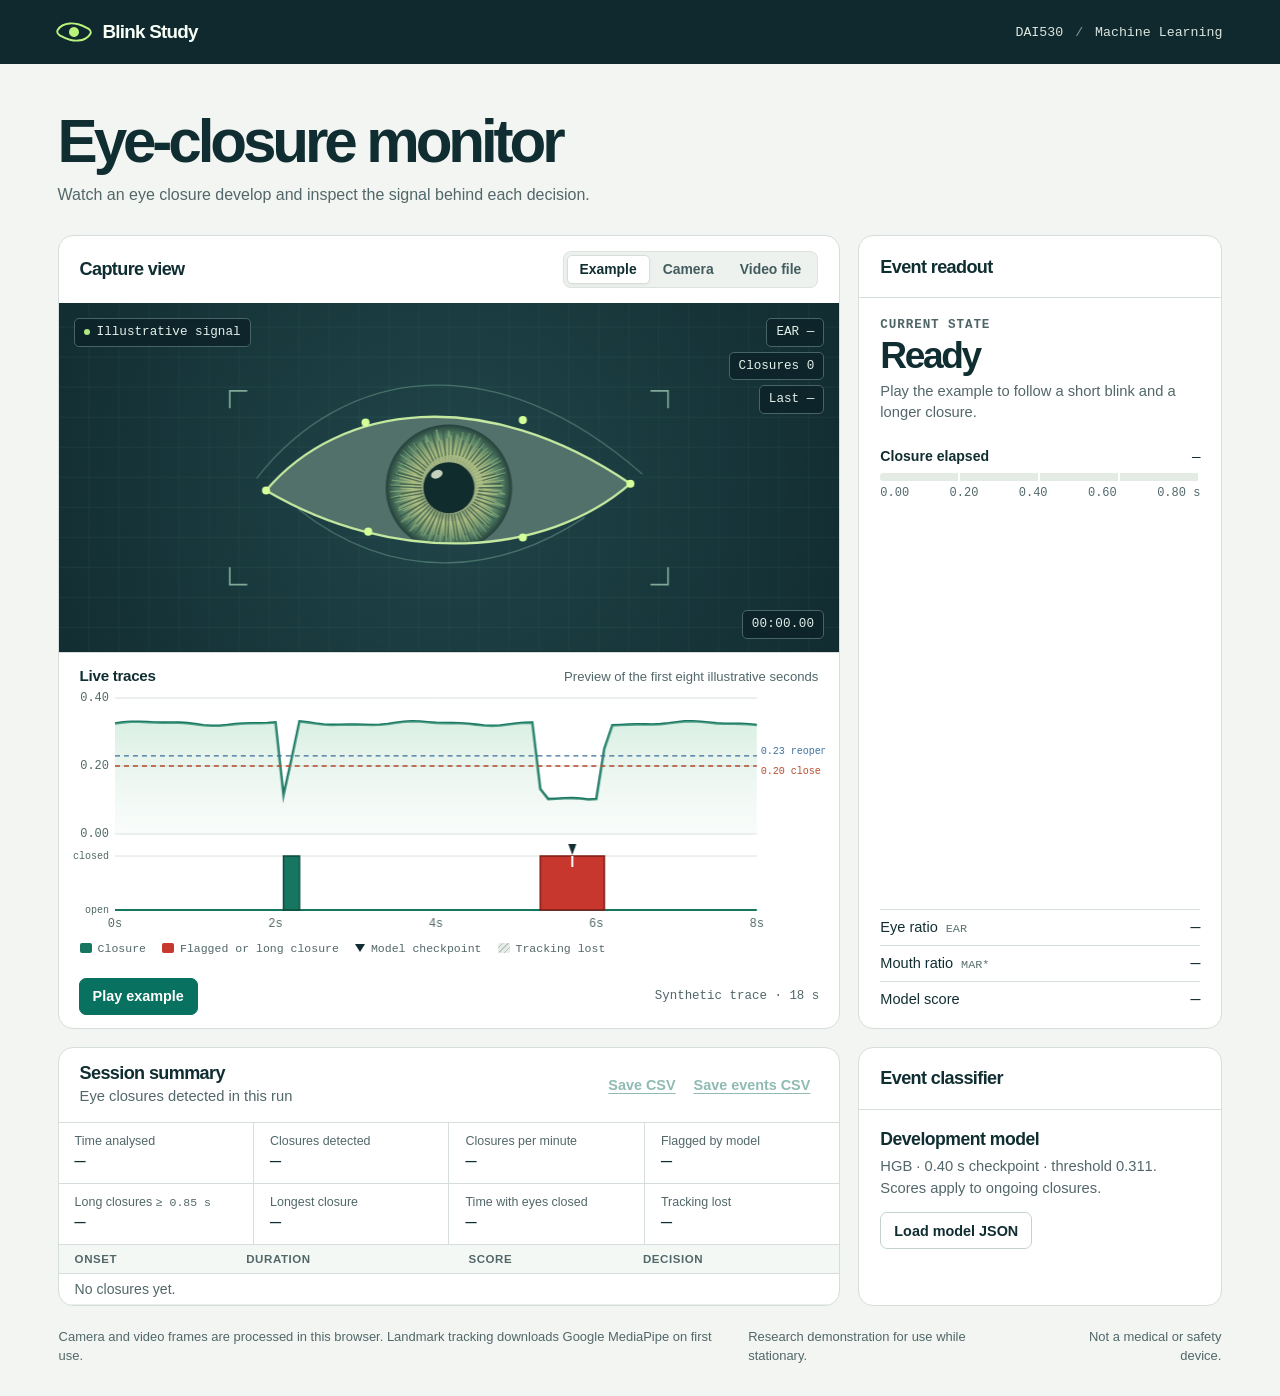
==== index.html @ a54c586f "Publish the Blink Study browser demo Static page: live camera or uploaded video, eye-closure detecti" ====
<!doctype html>
<html lang="en">
<head>
  <meta charset="utf-8">
  <meta name="viewport" content="width=device-width,initial-scale=1">
  <meta name="theme-color" content="#102a30">
  <meta name="description" content="Explore developing eye-closure events using a local camera, video file, or illustrative signal.">
  <title>Blink Study · Eye-closure monitor</title>
  <link rel="stylesheet" href="./study.css">
</head>
<body>
  <header class="mast"><div class="wrap mast-inner">
    <div class="identity"><span class="logo" aria-hidden="true"><i></i></span><span>Blink Study</span></div>
    <span class="course">DAI530 <span>/</span> Machine Learning</span>
  </div></header>
  <main class="wrap">
    <div class="intro"><h1>Eye-closure monitor</h1><p>Watch an eye closure develop and inspect the signal behind each decision.</p></div>
    <div class="workspace">
      <section class="visual-panel" aria-labelledby="view-title">
        <div class="panel-top"><h2 id="view-title">Capture view</h2>
          <fieldset class="source-switch"><legend class="sr-only">Input source</legend>
            <label><input type="radio" name="source" value="example" checked><span>Example</span></label>
            <label><input type="radio" name="source" value="camera"><span>Camera</span></label>
            <label><input type="radio" name="source" value="file"><span>Video file</span></label>
          </fieldset>
        </div>
        <div class="stage" id="stage">
          <canvas id="illustration" aria-label="Schematic eye showing an illustrative closure"></canvas>
          <div id="footage" hidden><video id="video" playsinline muted></video><canvas id="overlay" aria-hidden="true"></canvas></div>
          <div id="empty-state" hidden><span class="frame-icon" aria-hidden="true"></span><strong id="empty-title"></strong><span id="empty-help"></span></div>
          <div class="stage-label"><i></i><span id="source-label">Illustrative signal</span></div>
          <span class="timecode" id="timecode">00:00.00</span>
          <div class="hud" id="hud" aria-hidden="true" hidden>
            <div class="hud-chips"><span class="chip" id="hud-ear">EAR —</span><span class="chip" id="hud-count">Closures 0</span><span class="chip" id="hud-last">Last —</span></div>
            <div class="hud-banner" id="hud-banner" data-kind="open" hidden></div>
          </div>
          <div class="progress" id="progress" role="progressbar" aria-label="Video playback" aria-valuemin="0" aria-valuemax="100" aria-valuenow="0" hidden><i id="progress-fill"></i></div>
        </div>
        <div class="plots">
          <div class="plots-head"><h3>Live traces</h3><p class="sub" id="trace-sub">Eye aspect ratio and closure state over the last eight seconds</p></div>
          <div class="chart chart-ear"><canvas id="trace" role="img" aria-label="Rolling plot of eye aspect ratio versus time, with dashed close and reopen thresholds"></canvas></div>
          <div class="chart chart-state"><canvas id="states" role="img" aria-label="Rolling strip showing when the eyes were closed; flagged and long closures are red"></canvas></div>
          <ul class="legend" aria-hidden="true"><li><i class="sw closed"></i>Closure</li><li><i class="sw flagged"></i>Flagged or long closure</li><li><i class="sw tick"></i>Model checkpoint</li><li><i class="sw gap"></i>Tracking lost</li></ul>
        </div>
        <div class="transport"><div class="actions">
          <button type="button" class="primary" id="start">Play example</button>
          <button type="button" class="secondary" id="stop" hidden>Stop</button>
          <input type="file" id="video-file" accept="video/*" hidden>
        </div><span id="transport-info" class="transport-info">Synthetic trace · 18 s</span></div>
        <p id="notice" class="notice" aria-live="polite" hidden></p>
      </section>
      <aside class="readout" aria-labelledby="event-title">
        <div class="panel-top"><h2 id="event-title">Event readout</h2></div>
        <div class="readout-body"><div class="kicker">Current state</div>
          <div id="phase" class="phase">Ready</div>
          <p class="phase-detail" id="phase-detail">Play the example to follow a short blink and a longer closure.</p>
          <div class="elapsed"><span>Closure elapsed</span><strong id="elapsed">—</strong></div>
          <div class="checkpoint" aria-label="Progress through observation checkpoints"><div id="checkpoint-fill"></div></div>
          <div class="tick-labels" aria-hidden="true"><span>0.00</span><span>0.20</span><span>0.40</span><span>0.60</span><span>0.80 s</span></div>
          <dl class="measurements"><div><dt>Eye ratio <abbr title="Eye aspect ratio">EAR</abbr></dt><dd id="ear">—</dd></div>
            <div><dt>Mouth ratio <abbr title="Study-specific mouth geometry ratio">MAR*</abbr></dt><dd id="mar">—</dd></div>
            <div><dt>Model score</dt><dd id="score">—</dd></div>
          </dl>
          <div id="pulse-readout" hidden><div class="pulse-value"><span>Camera pulse estimate</span><strong id="pulse-bpm">—</strong></div>
            <p id="pulse-status">Collecting a 30-second color window.</p></div>
        </div>
      </aside>
      <section class="summary-panel" aria-labelledby="summary-title"><div class="panel-top">
        <div><h2 id="summary-title">Session summary</h2><p class="sub">Eye closures detected in this run</p></div>
        <div class="exports"><button type="button" id="download" class="plain" disabled>Save CSV</button><button type="button" id="download-events" class="plain" disabled>Save events CSV</button></div>
      </div>
        <dl class="stats">
          <div><dt>Time analysed</dt><dd id="sum-time">—</dd></div>
          <div><dt>Closures detected</dt><dd id="sum-count">—</dd></div>
          <div><dt>Closures per minute</dt><dd id="sum-rate">—</dd></div>
          <div><dt>Flagged by model</dt><dd id="sum-flagged">—</dd></div>
          <div><dt>Long closures <span class="unit">≥ 0.85 s</span></dt><dd id="sum-long">—</dd></div>
          <div><dt>Longest closure</dt><dd id="sum-longest">—</dd></div>
          <div><dt>Time with eyes closed</dt><dd id="sum-closed">—</dd></div>
          <div><dt>Tracking lost</dt><dd id="sum-lost">—</dd></div>
        </dl>
        <div class="log-wrap" tabindex="0" role="region" aria-label="Closure event log, scrollable">
          <table class="log"><caption class="sr-only">Completed closures, newest first</caption>
            <thead><tr><th scope="col">Onset</th><th scope="col">Duration</th><th scope="col">Score</th><th scope="col">Decision</th></tr></thead>
            <tbody id="log-body"></tbody></table>
        </div>
        <p id="sr-status" class="sr-only" aria-live="polite"></p>
      </section>
      <section class="model-panel" aria-labelledby="model-title"><div class="panel-top"><h2 id="model-title">Event classifier</h2></div>
        <div class="model-body"><strong id="model-name">Timing preview</strong>
          <p id="model-description">Load a model exported by the study notebook to see its decision and score.</p>
          <button type="button" class="secondary" id="load-model">Load model JSON</button><button type="button" class="plain" id="unload-model" hidden>Remove</button>
          <input id="model-file" type="file" accept=".json,application/json" hidden>
          <p id="model-status" aria-live="polite" hidden></p>
          <p id="last-decision" hidden></p>
        </div>
      </section>
    </div>
    <footer><p>Camera and video frames are processed in this browser. Landmark tracking downloads Google MediaPipe on first use.</p><p>Research demonstration for use while stationary.</p><p>Not a medical or safety device.</p></footer>
  </main>
  <script type="module" src="./app.mjs"></script>
</body>
</html>
---- study.css ----
:root {
  --ink:#102e32; --muted:#526769; --line:#d5deda; --surface:#fff;
  --teal:#006c5c; --accent:#b9f37c; --stage:#10292e;
  font-family:"DM Sans","Segoe UI",Arial,sans-serif; color:var(--ink);
  background:#f2f5f1; font-size:16px; -webkit-font-smoothing:antialiased;
}
* {box-sizing:border-box} [hidden] {display:none!important}
body {margin:0; min-width:280px}
.wrap {max-width:1392px; padding-inline:clamp(18px,4.5vw,72px); margin-inline:auto}
.mast {background:var(--stage); color:#f7fff7}
.mast-inner {height:64px;display:flex;align-items:center;justify-content:space-between}
.identity {display:flex;align-items:center;gap:.8rem;font-size:1.18rem;font-weight:650;letter-spacing:-.04em}
.logo {display:grid;place-items:center;width:32px;height:22px;border:2px solid var(--accent);border-radius:78% 18%;transform:rotate(30deg)}
.logo i {width:10px;height:10px;background:var(--accent);border-radius:50%}
.course,.timecode,.stage-label,.transport-info,.kicker,.tick-labels,.measurements abbr {
  font-family:"IBM Plex Mono",Consolas,monospace
}
.course {font-size:.83rem;color:#dbe6df}.course span {color:#769e97;margin:0 .3em}
.intro {padding:clamp(24px,3.8vw,58px) 0 clamp(20px,2.3vw,36px)}
h1,h2,p {margin:0} h1 {font-size:clamp(2.35rem,4.7vw,4.5rem);line-height:.98;letter-spacing:-.068em;font-weight:610}
.intro p {margin-top:12px;color:var(--muted);font-size:clamp(1rem,1.25vw,1.19rem);line-height:1.4}
.workspace {display:grid;grid-template-columns:minmax(0,2.15fr) minmax(282px,1fr);gap:18px;align-items:stretch}
.workspace>section,.workspace>aside {border:1px solid var(--line);border-radius:15px;background:var(--surface);overflow:hidden}
.panel-top {display:flex;align-items:center;justify-content:space-between;gap:14px;min-height:64px;padding:15px 21px}
h2 {font-size:1.13rem;letter-spacing:-.035em;line-height:1.15;font-weight:660}
.source-switch {margin:0;display:flex;min-width:0;align-items:center;border:1px solid #dce3df;border-radius:8px;padding:3px;background:#eef2ee}
.source-switch label {position:relative;display:block;cursor:pointer}
.source-switch input {position:absolute;opacity:0;left:0;top:0;width:100%;height:100%;margin:0;cursor:pointer}
.source-switch span {display:block;padding:5px 12px;font-size:.87rem;font-weight:600;color:#425c5d;border:1px solid transparent;border-radius:5px;line-height:1.2}
.source-switch input:checked+span {background:white;color:var(--ink);border-color:#d8dfda;box-shadow:0 1px 3px #20352910}
.source-switch input:focus-visible+span,button:focus-visible {outline:3px solid #149884;outline-offset:2px}
.stage {position:relative;aspect-ratio:2.24/1;background:var(--stage);color:#f2fff1;isolation:isolate;overflow:hidden}
.stage>canvas,.stage>#footage,.stage>#footage>* {position:absolute;inset:0;width:100%;height:100%;display:block}
.stage video,.stage #overlay {object-fit:contain}.stage.mirror #video,.stage.mirror #overlay {transform:scaleX(-1)}
.stage-label,.timecode {position:absolute;z-index:2;pointer-events:none;color:#e4f1eb;background:#0c2329d9;font-size:.79rem;line-height:1;border:1px solid #476568;border-radius:5px;padding:7px 9px}
.stage-label {left:15px;top:15px;display:flex;align-items:center;gap:7px}.stage-label i{display:block;width:6px;height:6px;border-radius:50%;background:#b3e981}
.timecode {right:15px;bottom:13px;font-variant-numeric:tabular-nums;letter-spacing:.02em}
#empty-state {position:absolute;inset:0;display:flex;flex-direction:column;align-items:center;justify-content:center;gap:7px;padding:24px;text-align:center}
#empty-state strong {font-size:clamp(1.2rem,2.4vw,2.15rem);font-weight:550;letter-spacing:-.045em}
#empty-help {max-width:400px;color:#afc2bf;font-size:.94rem;line-height:1.4}
.frame-icon {width:42px;height:32px;display:block;margin-bottom:8px;border:2px solid #a8d5c0;border-radius:8px;position:relative}
.frame-icon:after {content:"";position:absolute;inset:7px 12px;border:2px solid #b8ef7b;border-radius:50%}
.transport {display:flex;align-items:center;justify-content:space-between;gap:12px;padding:13px 20px;flex-wrap:wrap}
.actions {display:flex;gap:8px;align-items:center}
button {cursor:pointer;border:0;background:none;font:inherit;font-size:.9rem;font-weight:620;color:var(--ink)}
button:disabled {cursor:default;opacity:.45}
.primary,.secondary {min-height:37px;padding:7px 13px;border-radius:7px}
.primary {background:#08715f;color:white;border:1px solid #08715f}.primary:hover:not(:disabled) {background:#055c4e}
.secondary {background:#fff;border:1px solid #c3d2cb}.secondary:hover:not(:disabled),.plain:hover:not(:disabled) {background:#eef4ee}
.plain {color:#096958;border-radius:6px;padding:7px 8px;text-decoration:underline;text-underline-offset:.2em}
.transport-info {color:var(--muted);font-size:.78rem;overflow-wrap:anywhere;max-width:100%}
.notice,#model-status {color:#862f1b;font-size:.9rem;line-height:1.4;overflow-wrap:anywhere}
.notice {padding:0 20px 12px} #model-status {margin-top:8px}
.readout {display:flex;flex-direction:column}
.readout .panel-top,.model-panel .panel-top {min-height:62px;border-bottom:1px solid var(--line)}
.readout-body,.model-body {padding:19px 21px}
.readout-body {display:flex;flex-direction:column;flex:1}
.kicker {font-size:.79rem;font-weight:600;letter-spacing:.07em;text-transform:uppercase;color:#4f6466}
.phase {font-size:clamp(1.8rem,2.9vw,2.8rem);font-weight:560;letter-spacing:-.065em;margin:3px 0 5px;line-height:1.09}
.phase.flagged {color:#8c3c16}.phase.tracking {color:var(--teal)}
.phase-detail,.sub,.model-body p,footer p {color:var(--muted);line-height:1.47;font-size:.92rem}
.phase-detail {min-height:2.8em}
.elapsed {margin:clamp(16px,1.9vw,30px) 0 8px;display:flex;align-items:baseline;justify-content:space-between;gap:5px;font-size:.88rem;font-weight:550}
.elapsed strong,.measurements dd {font-family:"IBM Plex Mono",Consolas,monospace;font-weight:500;font-variant-numeric:tabular-nums}
.checkpoint {height:8px;border-radius:3px;background:repeating-linear-gradient(to right,#e3ebe4 0 calc(25% - 2px),#fff calc(25% - 2px) 25%);overflow:hidden}
#checkpoint-fill {height:100%;width:0;background:#348064}
.tick-labels {display:flex;justify-content:space-between;font-size:.75rem;color:var(--muted);margin:5px 0 16px}
.measurements {margin:auto 0 0}.measurements>div {display:flex;align-items:center;justify-content:space-between;border-top:1px solid var(--line);padding:8px 0}
.measurements>div:last-child {padding-bottom:0}.measurements dt {font-size:.91rem}.measurements abbr {margin-left:.33em;font-size:.74rem;color:#5c716f;text-decoration:none}
.measurements dd {margin:0;font-size:1.03rem}
#pulse-readout {margin-top:12px;padding:10px 11px;background:#eff5ef;border:1px solid #d4e1d5;border-radius:8px}
.pulse-value {display:flex;align-items:baseline;justify-content:space-between;gap:10px;font-size:.88rem;font-weight:570}
.pulse-value strong {font-family:Consolas,monospace;white-space:nowrap;font-weight:500}
#pulse-status {margin-top:4px;color:var(--muted);font-size:.82rem;line-height:1.35}
.model-body #last-decision {padding-top:9px;border-top:1px solid var(--line);margin:11px 0 0;color:var(--ink)}
.sub {margin-top:4px}.model-body strong {font-size:1.1rem;letter-spacing:-.028em;overflow-wrap:anywhere}
.model-body p {margin:6px 0 13px}
.plots {border-top:1px solid var(--line);padding:6px 14px 10px}
.plots-head {display:flex;align-items:baseline;justify-content:space-between;gap:4px 14px;flex-wrap:wrap;padding:8px 7px 4px}
.plots-head h3 {margin:0;font-size:.95rem;font-weight:660;letter-spacing:-.02em}.plots-head .sub {margin:0;font-size:.82rem}
.chart canvas {display:block;width:100%;height:100%}.chart-ear {height:150px}.chart-state {height:94px;margin-top:2px}
.legend {display:flex;flex-wrap:wrap;gap:4px 16px;list-style:none;margin:6px 7px 0;padding:0;font:.72rem "IBM Plex Mono",Consolas,monospace;color:var(--muted)}
.legend li {display:flex;align-items:center;gap:6px}.sw {display:inline-block;width:12px;height:10px;border-radius:2px}
.sw.closed {background:#167660}.sw.flagged {background:#c8372d}.sw.gap {background:repeating-linear-gradient(135deg,#e6ece8 0 3px,#b9c6c0 3px 4px)}
.sw.tick {width:0;height:0;border:5px solid transparent;border-top:8px solid #102e32;border-bottom:0;border-radius:0}
.hud {position:absolute;inset:0;z-index:2;pointer-events:none}
.hud-chips {position:absolute;right:15px;top:15px;display:flex;flex-direction:column;align-items:flex-end;gap:5px}
.chip,.hud-banner {font-family:"IBM Plex Mono",Consolas,monospace;font-variant-numeric:tabular-nums;border-radius:5px;line-height:1;white-space:nowrap}
.chip {background:#0c2329d9;border:1px solid #476568;color:#e4f1eb;font-size:.79rem;padding:7px 9px}
.hud-banner {position:absolute;left:15px;bottom:13px;min-width:10.5em;text-align:center;font-size:.9rem;font-weight:700;letter-spacing:.06em;padding:9px 12px;color:#fff;background:#1c7a4b;border:1px solid #ffffff55}
.hud-banner[data-kind=closure] {background:#e0a21b;color:#2a1b00}
.hud-banner[data-kind=flagged] {background:#c8372d}
.hud-banner[data-kind=lost] {background:#59686a}
.stage:after {content:"";position:absolute;inset:0;z-index:3;pointer-events:none;box-shadow:inset 0 0 0 4px #e5484d,inset 0 0 46px 8px #e5484dcc;opacity:0}
.stage.flagged:after {opacity:1}
.progress {position:absolute;left:0;right:0;bottom:0;height:4px;z-index:4;background:#ffffff26}
.progress i {display:block;height:100%;width:0;background:var(--accent)}
.summary-panel .panel-top {flex-wrap:wrap;border-bottom:1px solid var(--line)}.summary-panel .sub {margin-top:2px}
.exports {display:flex;flex-wrap:wrap;justify-content:flex-end;gap:2px}
.stats {display:grid;grid-template-columns:repeat(4,minmax(0,1fr));gap:1px;margin:0;background:var(--line);border-bottom:1px solid var(--line)}
.stats>div {background:#fff;padding:11px 16px}.stats dt {font-size:.78rem;color:var(--muted)}
.stats .unit {white-space:nowrap;font-family:"IBM Plex Mono",Consolas,monospace;font-size:.72rem}
.stats dd {margin:3px 0 0;font:500 1.15rem "IBM Plex Mono",Consolas,monospace;font-variant-numeric:tabular-nums}
.log-wrap {max-height:230px;overflow:auto}.log-wrap:focus-visible {outline:3px solid #149884;outline-offset:-3px}
.log {width:100%;border-collapse:collapse;font-size:.88rem}
.log th {position:sticky;top:0;background:#f4f8f4;text-align:left;font-size:.72rem;letter-spacing:.05em;text-transform:uppercase;color:var(--muted);padding:8px 16px;border-bottom:1px solid var(--line)}
.log td {padding:7px 16px;border-bottom:1px solid #e8eee9;font-family:"IBM Plex Mono",Consolas,monospace;font-variant-numeric:tabular-nums}
.log td.flag {color:#a3281f;font-weight:650}.log td.empty {font-family:inherit;color:var(--muted)}
footer {display:flex;align-items:flex-start;justify-content:space-between;gap:20px;padding:21px 1px 30px}footer p {font-size:.81rem}footer p:last-child {text-align:right}footer p+p {margin-left:12px}
.sr-only {position:absolute;width:1px;height:1px;padding:0;margin:-1px;overflow:hidden;clip:rect(0,0,0,0);white-space:nowrap;border:0}
@media(max-width:920px){.workspace{grid-template-columns:minmax(0,1.65fr) minmax(250px,1fr)}.stage{aspect-ratio:1.72}.source-switch span{padding:5px 7px}.wrap{padding-inline:22px}.panel-top,.readout-body,.model-body{padding-inline:16px}}
@media(max-width:730px){.wrap{padding-inline:15px}.workspace{grid-template-columns:1fr;gap:12px}.stage{aspect-ratio:1.9}.intro{padding:24px 1px 20px}.mast-inner{height:54px}.readout-body{padding:14px 17px}.phase-detail{min-height:0}.elapsed{margin-top:15px}.tick-labels{margin-bottom:11px}.transport{padding-inline:14px}footer{display:block}footer p:last-child{text-align:left}footer p+p{margin:5px 0 0}.panel-top{min-height:56px}.model-panel .panel-top,.readout .panel-top{min-height:48px}.chart-ear{height:132px}.chart-state{height:86px}.plots{padding-inline:8px}.stats>div{padding:9px 14px}.log th,.log td{padding-inline:12px}}
@media(max-width:420px){.course{font-size:.72rem}.source-switch span{font-size:.8rem;padding:5px}.panel-top{gap:6px}.stage{aspect-ratio:1.67}.stage-label{top:9px;left:9px}.timecode{bottom:9px;right:9px}.transport-info{font-size:.75rem}.wrap{padding-inline:10px}.stats{grid-template-columns:repeat(2,minmax(0,1fr))}.hud-chips{right:9px;top:9px}.hud-banner{left:9px;bottom:9px;font-size:.8rem;padding:8px 9px}.chip{font-size:.74rem;padding:6px 7px}.log th,.log td{padding-inline:8px}.exports{justify-content:flex-start}.identity{gap:.6rem}}
@media(max-width:920px){.stats{grid-template-columns:repeat(2,minmax(0,1fr))}}
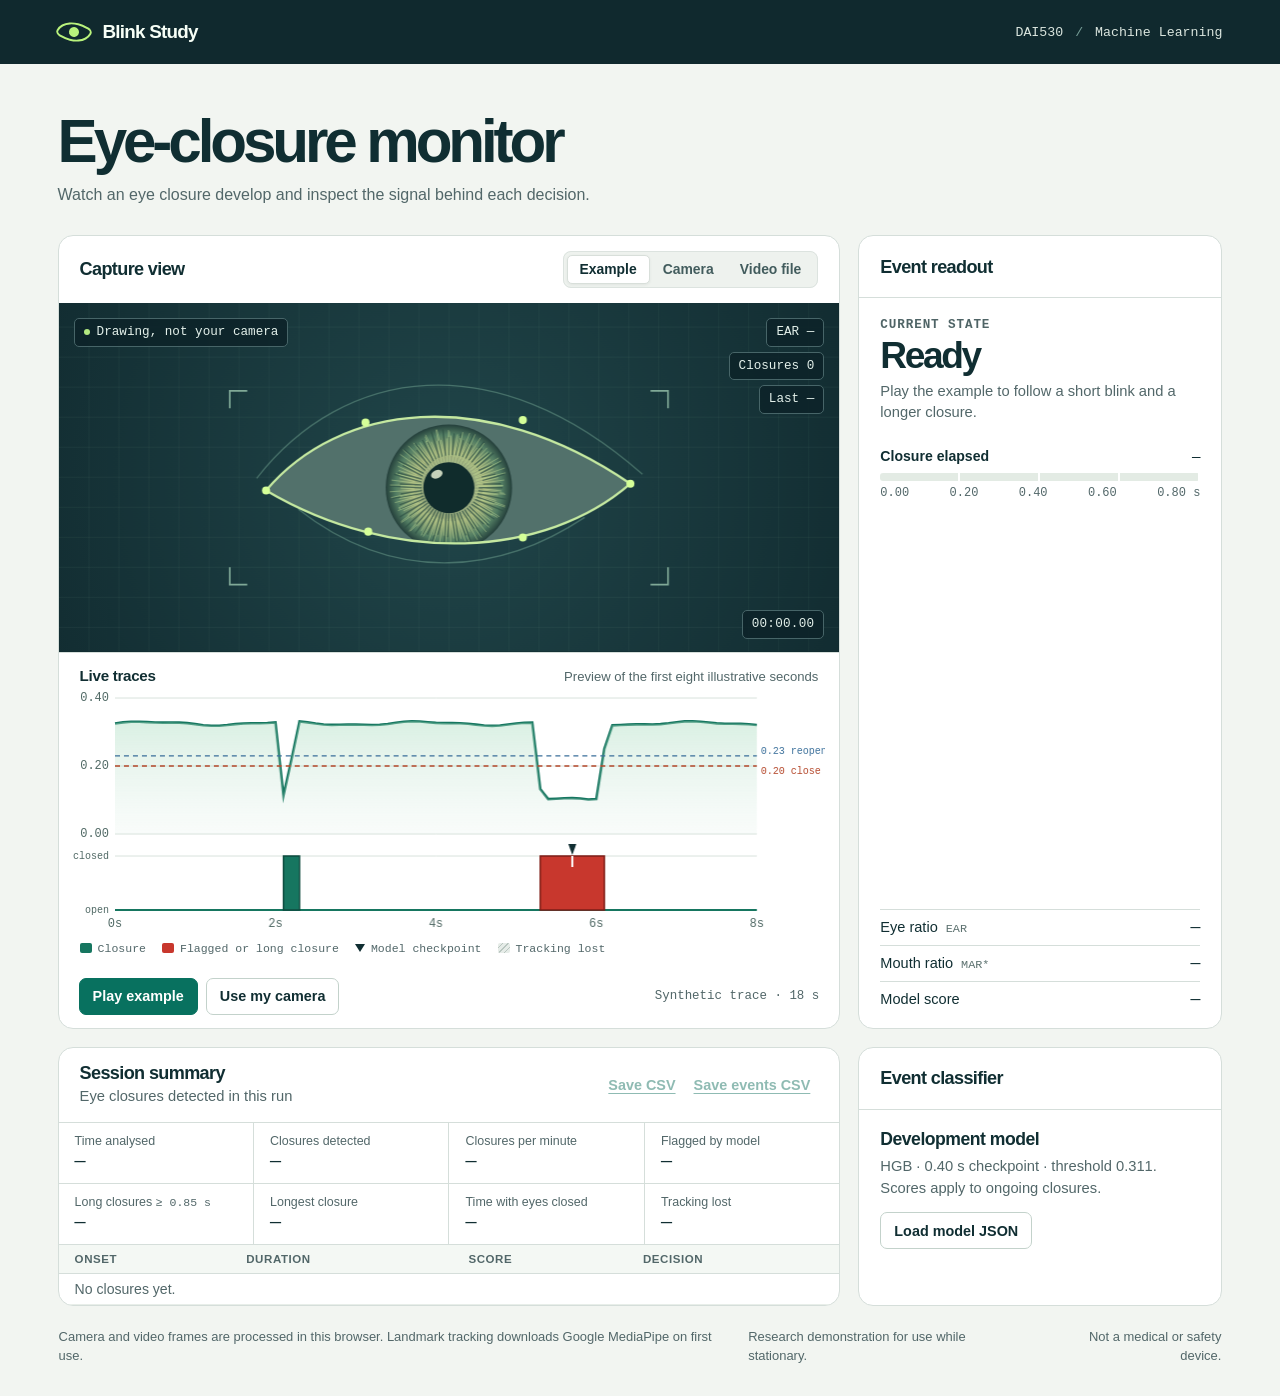
==== commit d4f25df2: "Fix frozen eye tracking on iPhone camera; add the browser-only rating page Live camera frames are no" ====
--- a/index.html
+++ b/index.html
@@ -28,7 +28,7 @@
           <canvas id="illustration" aria-label="Schematic eye showing an illustrative closure"></canvas>
           <div id="footage" hidden><video id="video" playsinline muted></video><canvas id="overlay" aria-hidden="true"></canvas></div>
           <div id="empty-state" hidden><span class="frame-icon" aria-hidden="true"></span><strong id="empty-title"></strong><span id="empty-help"></span></div>
-          <div class="stage-label"><i></i><span id="source-label">Illustrative signal</span></div>
+          <div class="stage-label"><i></i><span id="source-label">Drawing, not your camera</span></div>
           <span class="timecode" id="timecode">00:00.00</span>
           <div class="hud" id="hud" aria-hidden="true" hidden>
             <div class="hud-chips"><span class="chip" id="hud-ear">EAR —</span><span class="chip" id="hud-count">Closures 0</span><span class="chip" id="hud-last">Last —</span></div>
@@ -44,6 +44,7 @@
         </div>
         <div class="transport"><div class="actions">
           <button type="button" class="primary" id="start">Play example</button>
+          <button type="button" class="secondary" id="use-camera">Use my camera</button>
           <button type="button" class="secondary" id="stop" hidden>Stop</button>
           <input type="file" id="video-file" accept="video/*" hidden>
         </div><span id="transport-info" class="transport-info">Synthetic trace · 18 s</span></div>
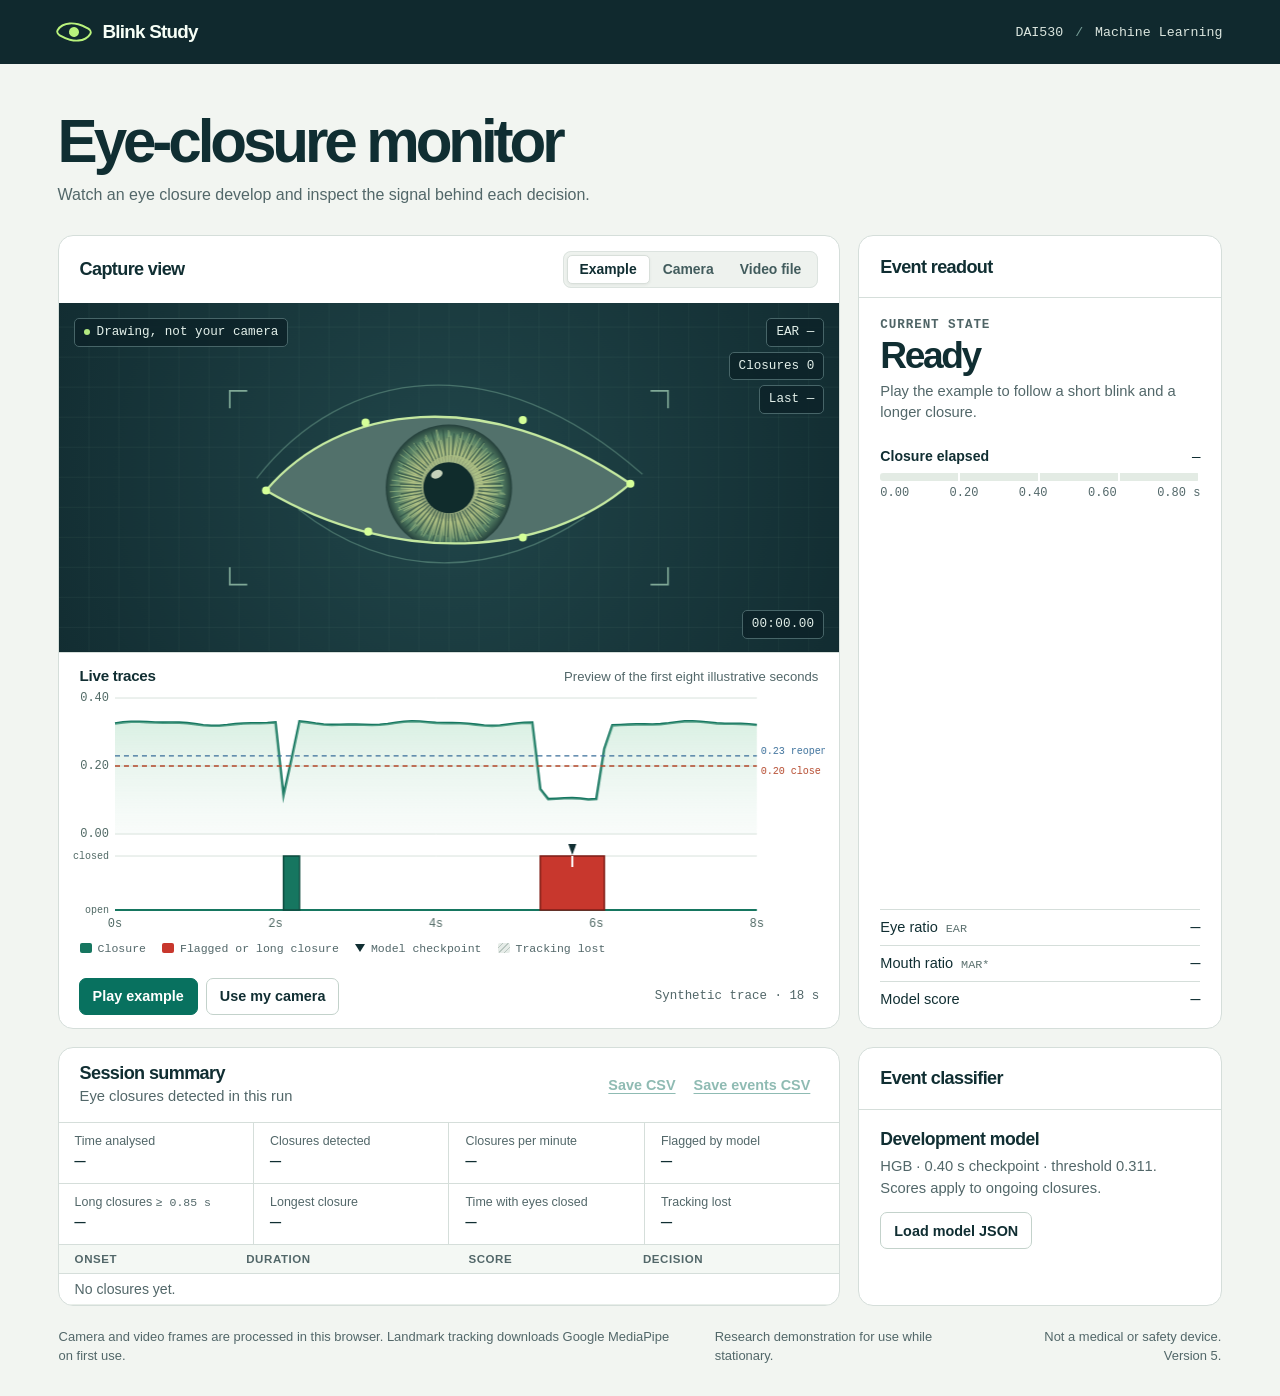
==== commit c34cc698: "Version the script and style links so a phone cannot run a stale script The host lets browsers cache" ====
--- a/index.html
+++ b/index.html
@@ -6,7 +6,7 @@
   <meta name="theme-color" content="#102a30">
   <meta name="description" content="Explore developing eye-closure events using a local camera, video file, or illustrative signal.">
   <title>Blink Study · Eye-closure monitor</title>
-  <link rel="stylesheet" href="./study.css">
+  <link rel="stylesheet" href="./study.css?v=5">
 </head>
 <body>
   <header class="mast"><div class="wrap mast-inner">
@@ -97,8 +97,8 @@
         </div>
       </section>
     </div>
-    <footer><p>Camera and video frames are processed in this browser. Landmark tracking downloads Google MediaPipe on first use.</p><p>Research demonstration for use while stationary.</p><p>Not a medical or safety device.</p></footer>
+    <footer><p>Camera and video frames are processed in this browser. Landmark tracking downloads Google MediaPipe on first use.</p><p>Research demonstration for use while stationary.</p><p>Not a medical or safety device. <span id="build" class="build"></span></p></footer>
   </main>
-  <script type="module" src="./app.mjs"></script>
+  <script type="module" src="./app.mjs?v=5"></script>
 </body>
 </html>
